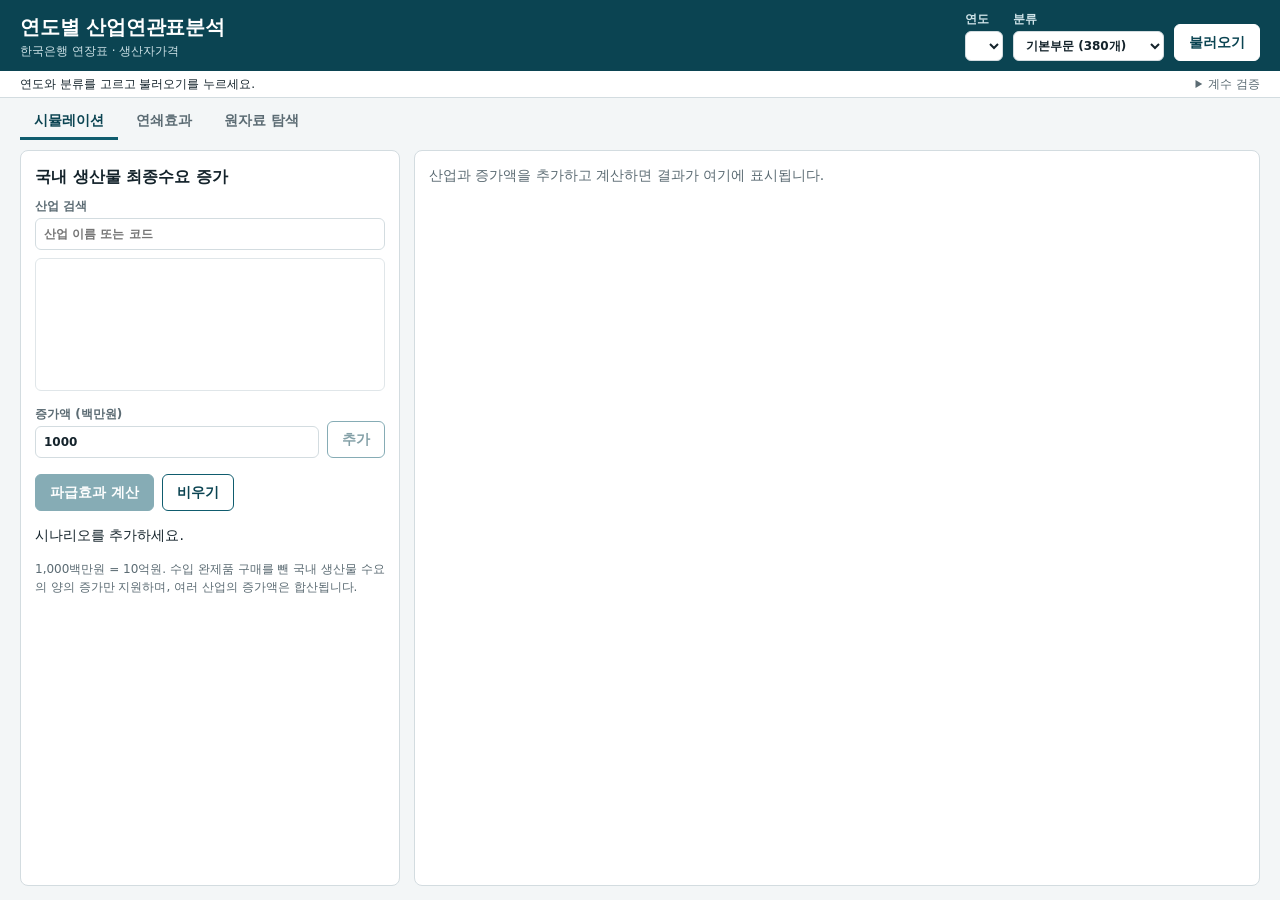
==== index (1).html @ 810c0ebf "Add files via upload" ====
<!DOCTYPE html>
<html lang="ko"><head><meta charset="utf-8"/><meta content="width=device-width,initial-scale=1" name="viewport"/><title>연도별 산업연관표분석</title><link href="./style.css" rel="stylesheet"/><script defer src="./app.js"></script></head>
<body>
<header class="top">
 <div class="brand"><h1>연도별 산업연관표분석</h1><p id="hdr-sub">한국은행 연장표 · 생산자가격</p></div>
 <div class="controls">
  <label>연도<select id="year"></select></label>
  <label>분류<select id="level"><option value="basic">기본부문 (380개)</option><option value="small">통합소분류 (165개)</option><option value="mid">통합중분류 (83개)</option><option value="large">통합대분류 (33개)</option></select></label>
  <button id="load-btn" type="button">불러오기</button>
 </div>
</header>
<div class="statusbar"><p id="status" role="status">연도와 분류를 고르고 불러오기를 누르세요.</p><details><summary>계수 검증</summary><pre id="validation">아직 자료를 불러오지 않았습니다.</pre></details></div>
<nav aria-label="주요 메뉴" class="tabs"><button class="tab-btn on" data-tab="simulation" type="button">시뮬레이션</button><button class="tab-btn" data-tab="linkage" type="button">연쇄효과</button><button class="tab-btn" data-tab="explorer" type="button">원자료 탐색</button></nav>
<main>
<section class="tab on" id="simulation">
 <div class="panel">
  <h2>국내 생산물 최종수요 증가</h2>
  <label>산업 검색<input disabled id="sector-search" placeholder="산업 이름 또는 코드"/></label>
  <form id="scenario">
   <select aria-label="산업 선택" disabled id="sector" required size="7"></select>
   <div class="row"><label>증가액 (백만원)<input disabled id="amount" min="0.01" required step="any" type="number" value="1000"/></label><button disabled id="add">추가</button></div>
  </form>
  <ul id="basket"></ul>
  <div class="row"><button class="primary" disabled id="run">파급효과 계산</button><button id="clear" type="button">비우기</button></div>
  <p id="sim-status" role="status">시나리오를 추가하세요.</p>
  <p class="note">1,000백만원 = 10억원. 수입 완제품 구매를 뺀 국내 생산물 수요의 양의 증가만 지원하며, 여러 산업의 증가액은 합산됩니다.</p>
 </div>
 <div class="panel">
  <div hidden id="results">
   <div class="cards" id="cards"></div>
   <div class="bar-head"><h3>생산유발액 상위 15개 산업 (백만원)</h3><button id="download" type="button">CSV 다운로드</button></div>
   <div id="bars"></div>
   <details class="full"><summary>전체 결과표</summary><div class="scroll"><table><caption id="result-caption">산업별 유발액 — 백만원</caption><thead><tr><th>코드</th><th>산업</th><th>생산</th><th>수입</th><th>부가가치</th></tr></thead><tbody id="result-rows"></tbody></table></div></details>
  </div>
  <p class="empty">산업과 증가액을 추가하고 계산하면 결과가 여기에 표시됩니다.</p>
 </div>
</section>
<section class="tab" id="linkage">
 <div class="toolbar"><label>정렬 기준<select disabled id="link-sort"><option value="backward">영향력계수(후방) 내림차순</option><option value="forward">감응도계수(전방) 내림차순</option></select></label><label>산업 검색<input disabled id="link-search" placeholder="산업 이름 또는 코드"/></label><p id="link-summary">자료를 불러온 후 표시됩니다.</p></div>
 <div class="scroll"><table><caption id="link-caption">산업 연쇄효과 — 무단위 지수, 전 산업 평균 = 1</caption><thead><tr><th>코드</th><th>산업</th><th>영향력계수</th><th>감응도계수</th><th>유형</th></tr></thead><tbody id="link-rows"></tbody></table></div>
 <p class="note">영향력계수 = 산업의 생산유발계수 열합 ÷ 전 산업 열합 평균(후방연쇄). 감응도계수 = 행합 ÷ 전 산업 행합 평균(전방연쇄). 1보다 크면 평균 이상입니다.</p>
</section>
<section class="tab" id="explorer">
 <div class="toolbar"><label>시트<select disabled id="sheet"></select></label><label>행 이름 검색<input disabled id="row-search" placeholder="예: 자동차, 부가가치"/></label><label>행 선택<select disabled id="row"></select></label><label>열 검색<input disabled id="col-search" placeholder="열 이름 또는 코드"/></label><p id="unit"></p></div>
 <div class="scroll"><table><caption id="explore-caption">자료를 불러온 후 표시됩니다.</caption><thead><tr><th>열 코드</th><th>열 이름</th><th>원자료 값</th></tr></thead><tbody id="cells"></tbody></table></div>
 <p class="note">금액표의 일반 데이터 단위는 백만원입니다. 구성비(%)·유발계수·영향력계수 등 요약 행은 행 명칭을 우선 확인하세요.</p>
</section>
</main>
</body></html>
---- style.css ----
:root{--ink:#14232b;--muted:#5b6b73;--paper:#f3f6f7;--line:#d3dce0;--teal:#0f5c6e;--teal-d:#0b4452}
*{box-sizing:border-box}
html,body{height:100%}
body{margin:0;display:flex;flex-direction:column;overflow:hidden;background:var(--paper);color:var(--ink);font:14px/1.5 "Pretendard","Noto Sans KR","Malgun Gothic",system-ui,sans-serif}
:focus-visible{outline:2px solid #e0a43a;outline-offset:2px}
.top{display:flex;justify-content:space-between;align-items:center;gap:12px 24px;flex-wrap:wrap;padding:10px 20px;background:var(--teal-d);color:#fff}
.brand h1{margin:0;font-size:20px;font-weight:700;letter-spacing:-.01em}
.brand p{margin:0;font-size:12px;color:#cfe3e8}
.controls{display:flex;align-items:flex-end;gap:10px;flex-wrap:wrap}
.controls label{color:#cfe3e8}
.controls button{background:#fff;color:var(--teal-d);border-color:#fff}
label{display:flex;flex-direction:column;gap:3px;font-size:12px;font-weight:600;color:var(--muted)}
select,input{font:inherit;padding:6px 8px;border:1px solid var(--line);border-radius:6px;background:#fff;color:var(--ink);min-width:0}
button{font:inherit;padding:7px 14px;border:1px solid var(--teal);border-radius:6px;background:#fff;color:var(--teal-d);font-weight:600;cursor:pointer}
button.primary{background:var(--teal);color:#fff}
button:disabled{opacity:.5;cursor:default}
.statusbar{display:flex;align-items:baseline;gap:16px;padding:4px 20px;background:#fff;border-bottom:1px solid var(--line);font-size:12px;position:relative}
.statusbar p{margin:0;flex:1}
.statusbar summary{cursor:pointer;color:var(--muted)}
.statusbar pre{position:absolute;right:20px;top:100%;z-index:5;margin:2px 0 0;padding:8px;max-width:80vw;overflow:auto;background:#fff;border:1px solid var(--line);border-radius:6px}
.tabs{display:flex;gap:4px;padding:6px 20px 0}
.tab-btn{border:0;border-bottom:3px solid transparent;border-radius:0;background:none;color:var(--muted);padding:6px 14px}
.tab-btn.on{color:var(--teal-d);border-bottom-color:var(--teal)}
main{flex:1;min-height:0;padding:10px 20px 14px}
.tab{display:none;height:100%;min-height:0}
.tab.on{display:flex;flex-direction:column;gap:8px}
#simulation.on{display:grid;grid-template-columns:minmax(300px,380px) 1fr;gap:14px}
.panel{min-height:0;overflow:auto;padding:14px;background:#fff;border:1px solid var(--line);border-radius:8px}
.panel h2{margin:0 0 8px;font-size:16px}
.panel h3{margin:0;font-size:14px}
.panel form{display:grid;gap:8px;margin-top:8px}
#sector{width:100%}
.row{display:flex;gap:8px;align-items:flex-end;margin-top:6px}
.row label{flex:1}
#basket{list-style:none;margin:8px 0;padding:0;max-height:110px;overflow:auto;font-size:13px}
#basket li{padding:2px 0}
#basket button{padding:1px 8px;margin-left:6px;font-size:12px}
.note{margin:4px 0 0;font-size:12px;color:var(--muted)}
.cards{display:grid;grid-template-columns:repeat(4,1fr);gap:8px;margin-bottom:12px}
.card{padding:8px 10px;border:1px solid var(--line);border-radius:6px;font-size:12px;color:var(--muted)}
.card strong{display:block;font-size:20px;color:var(--ink)}
.bar-head{display:flex;justify-content:space-between;align-items:center;gap:8px}
.bar{margin:6px 0;font-size:12px}
.track{height:8px;margin-top:2px;background:#e4ecef;border-radius:4px}
.fill{height:100%;background:var(--teal);border-radius:4px}
.empty{display:none;margin:0;color:var(--muted)}
#results[hidden]+.empty{display:block}
.full{margin-top:10px}
.full summary{cursor:pointer;font-weight:600}
.toolbar{display:flex;align-items:flex-end;gap:10px;flex-wrap:wrap}
.toolbar p{margin:0;font-size:12px;color:var(--muted)}
.scroll{overflow:auto;min-height:0;background:#fff;border:1px solid var(--line);border-radius:8px}
.tab .scroll{flex:1}
.full .scroll{max-height:260px}
table{width:100%;border-collapse:collapse;font-size:13px}
caption{padding:6px 10px;text-align:left;font-weight:600}
th,td{padding:5px 10px;text-align:left;border-bottom:1px solid var(--line)}
th{position:sticky;top:0;background:#e9f0f2}
@media(max-width:820px){
 html,body{height:auto}
 body{overflow:auto}
 .tab{height:auto}
 #simulation.on{grid-template-columns:1fr}
 .cards{grid-template-columns:repeat(2,1fr)}
 .tab .scroll{max-height:60vh}
}
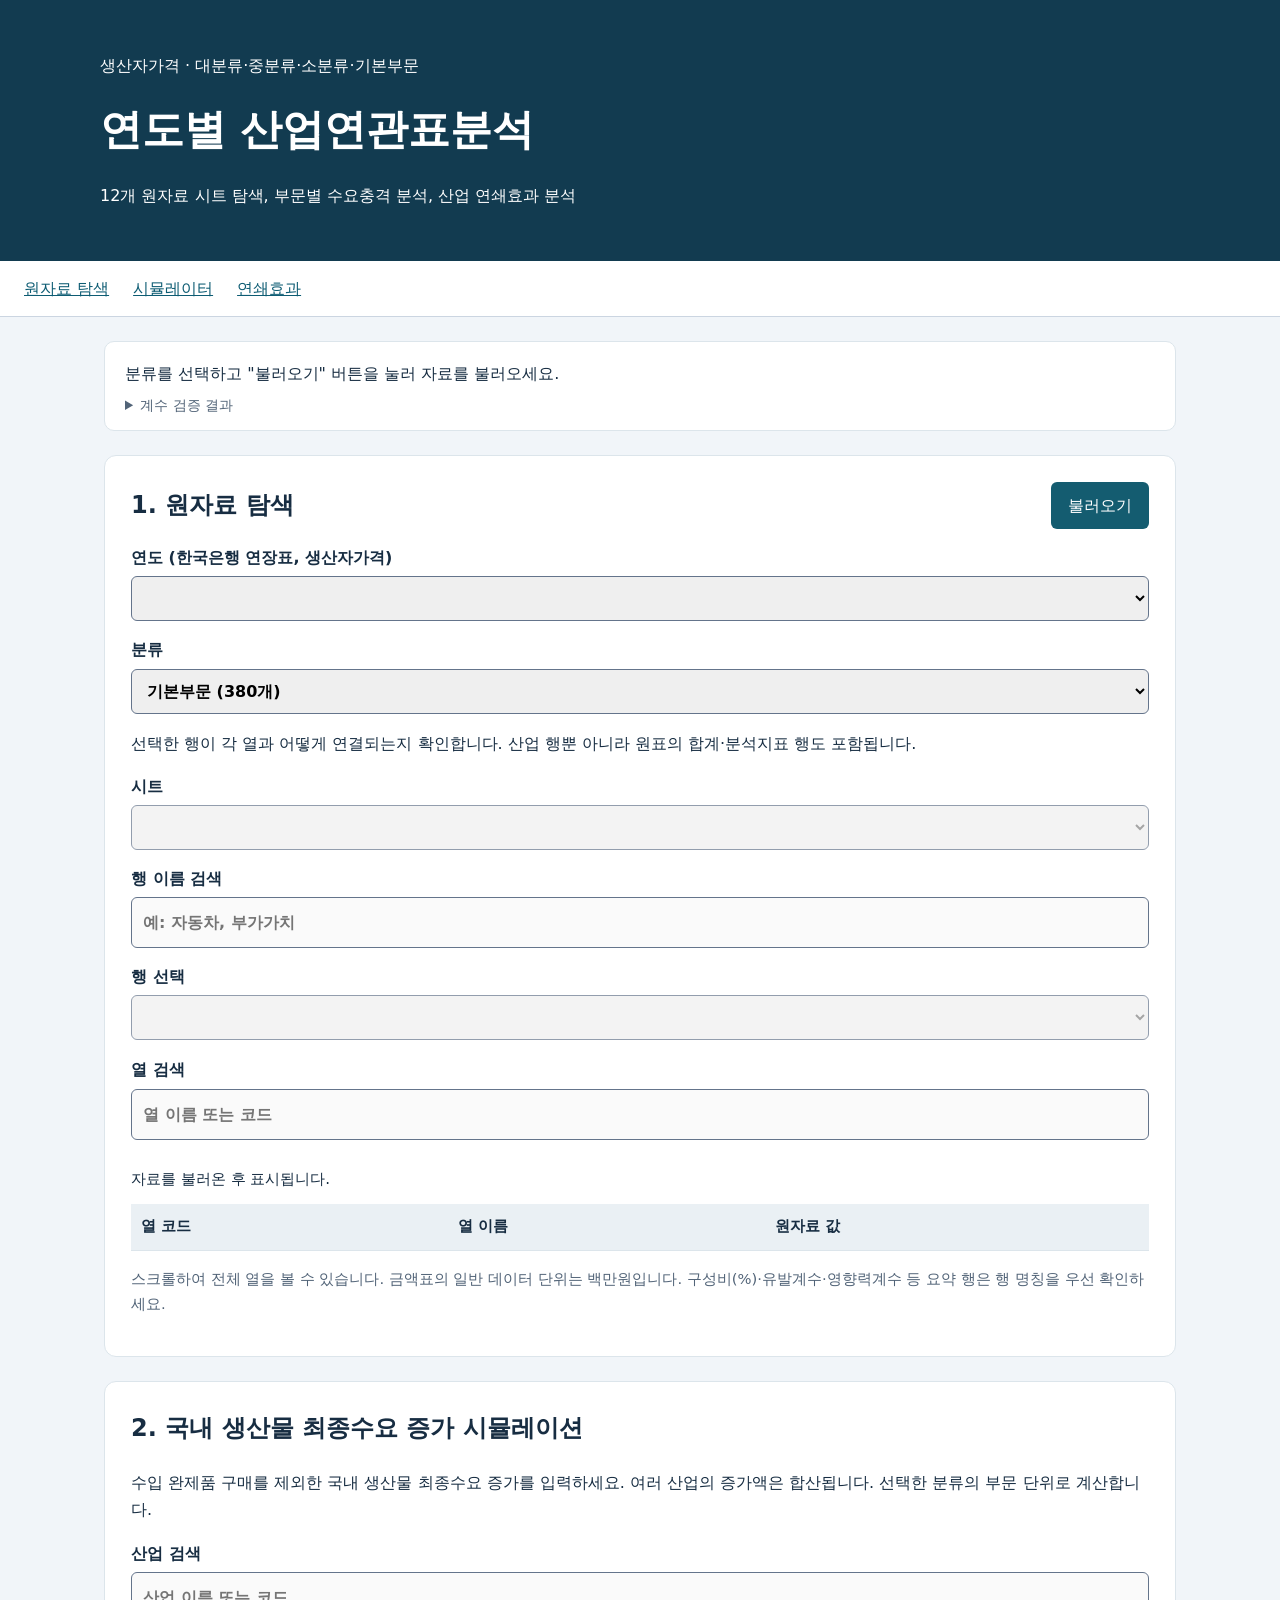
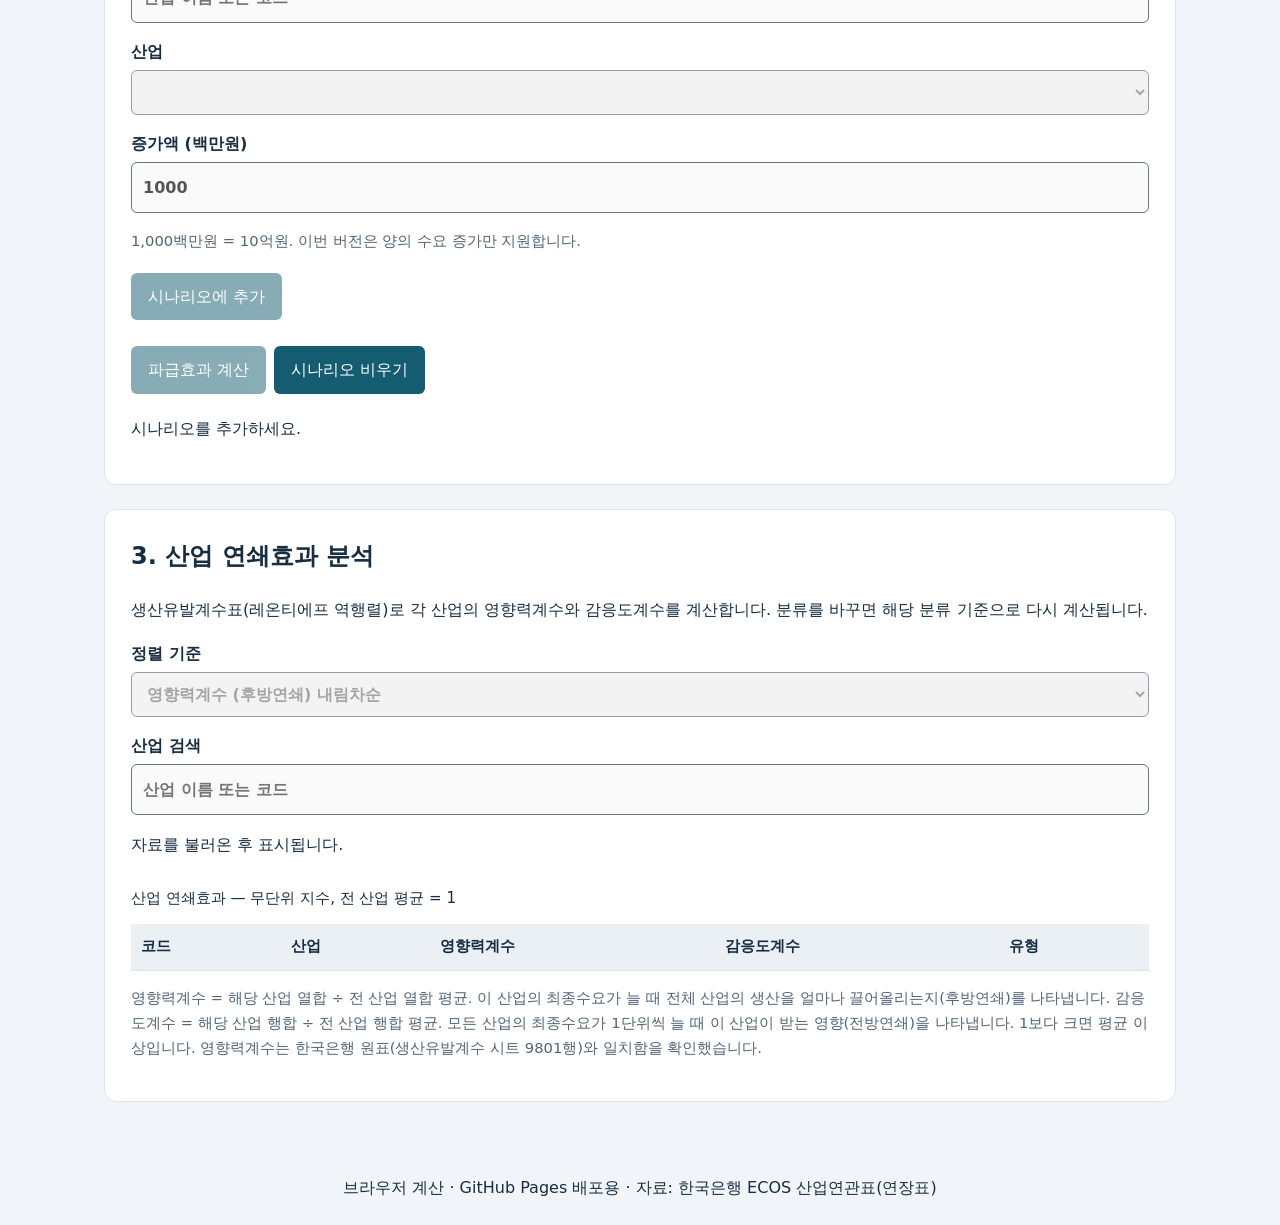
==== commit 710eaecc: "Add files via upload" ====
--- a/index (1).html
+++ b/index (1).html
@@ -1,49 +1,10 @@
 <!DOCTYPE html>
-<html lang="ko"><head><meta charset="utf-8"/><meta content="width=device-width,initial-scale=1" name="viewport"/><title>연도별 산업연관표분석</title><link href="./style.css" rel="stylesheet"/><script defer src="./app.js"></script></head>
-<body>
-<header class="top">
- <div class="brand"><h1>연도별 산업연관표분석</h1><p id="hdr-sub">한국은행 연장표 · 생산자가격</p></div>
- <div class="controls">
-  <label>연도<select id="year"></select></label>
-  <label>분류<select id="level"><option value="basic">기본부문 (380개)</option><option value="small">통합소분류 (165개)</option><option value="mid">통합중분류 (83개)</option><option value="large">통합대분류 (33개)</option></select></label>
-  <button id="load-btn" type="button">불러오기</button>
- </div>
-</header>
-<div class="statusbar"><p id="status" role="status">연도와 분류를 고르고 불러오기를 누르세요.</p><details><summary>계수 검증</summary><pre id="validation">아직 자료를 불러오지 않았습니다.</pre></details></div>
-<nav aria-label="주요 메뉴" class="tabs"><button class="tab-btn on" data-tab="simulation" type="button">시뮬레이션</button><button class="tab-btn" data-tab="linkage" type="button">연쇄효과</button><button class="tab-btn" data-tab="explorer" type="button">원자료 탐색</button></nav>
-<main>
-<section class="tab on" id="simulation">
- <div class="panel">
-  <h2>국내 생산물 최종수요 증가</h2>
-  <label>산업 검색<input disabled id="sector-search" placeholder="산업 이름 또는 코드"/></label>
-  <form id="scenario">
-   <select aria-label="산업 선택" disabled id="sector" required size="7"></select>
-   <div class="row"><label>증가액 (백만원)<input disabled id="amount" min="0.01" required step="any" type="number" value="1000"/></label><button disabled id="add">추가</button></div>
-  </form>
-  <ul id="basket"></ul>
-  <div class="row"><button class="primary" disabled id="run">파급효과 계산</button><button id="clear" type="button">비우기</button></div>
-  <p id="sim-status" role="status">시나리오를 추가하세요.</p>
-  <p class="note">1,000백만원 = 10억원. 수입 완제품 구매를 뺀 국내 생산물 수요의 양의 증가만 지원하며, 여러 산업의 증가액은 합산됩니다.</p>
- </div>
- <div class="panel">
-  <div hidden id="results">
-   <div class="cards" id="cards"></div>
-   <div class="bar-head"><h3>생산유발액 상위 15개 산업 (백만원)</h3><button id="download" type="button">CSV 다운로드</button></div>
-   <div id="bars"></div>
-   <details class="full"><summary>전체 결과표</summary><div class="scroll"><table><caption id="result-caption">산업별 유발액 — 백만원</caption><thead><tr><th>코드</th><th>산업</th><th>생산</th><th>수입</th><th>부가가치</th></tr></thead><tbody id="result-rows"></tbody></table></div></details>
-  </div>
-  <p class="empty">산업과 증가액을 추가하고 계산하면 결과가 여기에 표시됩니다.</p>
- </div>
-</section>
-<section class="tab" id="linkage">
- <div class="toolbar"><label>정렬 기준<select disabled id="link-sort"><option value="backward">영향력계수(후방) 내림차순</option><option value="forward">감응도계수(전방) 내림차순</option></select></label><label>산업 검색<input disabled id="link-search" placeholder="산업 이름 또는 코드"/></label><p id="link-summary">자료를 불러온 후 표시됩니다.</p></div>
- <div class="scroll"><table><caption id="link-caption">산업 연쇄효과 — 무단위 지수, 전 산업 평균 = 1</caption><thead><tr><th>코드</th><th>산업</th><th>영향력계수</th><th>감응도계수</th><th>유형</th></tr></thead><tbody id="link-rows"></tbody></table></div>
- <p class="note">영향력계수 = 산업의 생산유발계수 열합 ÷ 전 산업 열합 평균(후방연쇄). 감응도계수 = 행합 ÷ 전 산업 행합 평균(전방연쇄). 1보다 크면 평균 이상입니다.</p>
-</section>
-<section class="tab" id="explorer">
- <div class="toolbar"><label>시트<select disabled id="sheet"></select></label><label>행 이름 검색<input disabled id="row-search" placeholder="예: 자동차, 부가가치"/></label><label>행 선택<select disabled id="row"></select></label><label>열 검색<input disabled id="col-search" placeholder="열 이름 또는 코드"/></label><p id="unit"></p></div>
- <div class="scroll"><table><caption id="explore-caption">자료를 불러온 후 표시됩니다.</caption><thead><tr><th>열 코드</th><th>열 이름</th><th>원자료 값</th></tr></thead><tbody id="cells"></tbody></table></div>
- <p class="note">금액표의 일반 데이터 단위는 백만원입니다. 구성비(%)·유발계수·영향력계수 등 요약 행은 행 명칭을 우선 확인하세요.</p>
-</section>
-</main>
-</body></html>
+
+<html lang="ko"><head><meta charset="utf-8"/><meta content="width=device-width,initial-scale=1" name="viewport"/><title>연도별 산업연관표분석</title><link href="./style.css" rel="stylesheet"/><script defer="" src="./app.js"></script></head>
+<body><header><p id="hdr-sub">생산자가격 · 대분류·중분류·소분류·기본부문</p><h1>연도별 산업연관표분석</h1><p id="hdr-desc">12개 원자료 시트 탐색, 부문별 수요충격 분석, 산업 연쇄효과 분석</p></header>
+<nav aria-label="주요 메뉴"><a href="#explorer">원자료 탐색</a><a href="#simulation">시뮬레이터</a><a href="#linkage">연쇄효과</a></nav><main>
+<aside aria-label="분석 준비 상태" class="loading-status"><p id="status" role="status">분류를 선택하고 "불러오기" 버튼을 눌러 자료를 불러오세요.</p><details><summary>계수 검증 결과</summary><pre id="validation">아직 자료를 불러오지 않았습니다.</pre></details></aside>
+<section id="explorer"><div class="section-heading"><h2>1. 원자료 탐색</h2><button id="load-btn" type="button">불러오기</button></div><label>연도 (한국은행 연장표, 생산자가격)<select id="year"></select></label><label>분류<select id="level"><option value="basic">기본부문 (380개)</option><option value="small">통합소분류 (165개)</option><option value="mid">통합중분류 (83개)</option><option value="large">통합대분류 (33개)</option></select></label><p>선택한 행이 각 열과 어떻게 연결되는지 확인합니다. 산업 행뿐 아니라 원표의 합계·분석지표 행도 포함됩니다.</p><label>시트<select disabled="" id="sheet"></select></label><label>행 이름 검색<input disabled="" id="row-search" placeholder="예: 자동차, 부가가치"/></label><label>행 선택<select disabled="" id="row"></select></label><p id="unit"></p><label>열 검색<input disabled="" id="col-search" placeholder="열 이름 또는 코드"/></label><div class="scroll"><table><caption id="explore-caption">자료를 불러온 후 표시됩니다.</caption><thead><tr><th>열 코드</th><th>열 이름</th><th>원자료 값</th></tr></thead><tbody id="cells"></tbody></table></div><p class="note">스크롤하여 전체 열을 볼 수 있습니다. 금액표의 일반 데이터 단위는 백만원입니다. 구성비(%)·유발계수·영향력계수 등 요약 행은 행 명칭을 우선 확인하세요.</p></section>
+<section id="simulation"><h2>2. 국내 생산물 최종수요 증가 시뮬레이션</h2><p>수입 완제품 구매를 제외한 국내 생산물 최종수요 증가를 입력하세요. 여러 산업의 증가액은 합산됩니다. 선택한 분류의 부문 단위로 계산합니다.</p><label>산업 검색<input disabled="" id="sector-search" placeholder="산업 이름 또는 코드"/></label><form id="scenario"><label>산업<select disabled="" id="sector" required=""></select></label><label>증가액 (백만원)<input disabled="" id="amount" min="0.01" required="" step="any" type="number" value="1000"/></label><p class="note">1,000백만원 = 10억원. 이번 버전은 양의 수요 증가만 지원합니다.</p><button disabled="" id="add">시나리오에 추가</button></form><ul id="basket"></ul><button disabled="" id="run">파급효과 계산</button><button id="clear">시나리오 비우기</button><p id="sim-status" role="status">시나리오를 추가하세요.</p><div hidden="" id="results"><div class="cards" id="cards"></div><h3>생산유발액 상위 15개 산업</h3><div id="bars"></div><button id="download">CSV 다운로드</button><div class="scroll"><table><caption id="result-caption">산업별 유발액 — 백만원, 생산유발액 내림차순</caption><thead><tr><th>코드</th><th>산업</th><th>생산</th><th>수입</th><th>부가가치</th></tr></thead><tbody id="result-rows"></tbody></table></div></div></section>
+<section id="linkage"><h2>3. 산업 연쇄효과 분석</h2><p>생산유발계수표(레온티에프 역행렬)로 각 산업의 영향력계수와 감응도계수를 계산합니다. 분류를 바꾸면 해당 분류 기준으로 다시 계산됩니다.</p><label>정렬 기준<select disabled="" id="link-sort"><option value="backward">영향력계수 (후방연쇄) 내림차순</option><option value="forward">감응도계수 (전방연쇄) 내림차순</option></select></label><label>산업 검색<input disabled="" id="link-search" placeholder="산업 이름 또는 코드"/></label><p id="link-summary">자료를 불러온 후 표시됩니다.</p><div class="scroll"><table><caption id="link-caption">산업 연쇄효과 — 무단위 지수, 전 산업 평균 = 1</caption><thead><tr><th>코드</th><th>산업</th><th>영향력계수</th><th>감응도계수</th><th>유형</th></tr></thead><tbody id="link-rows"></tbody></table></div><p class="note">영향력계수 = 해당 산업 열합 ÷ 전 산업 열합 평균. 이 산업의 최종수요가 늘 때 전체 산업의 생산을 얼마나 끌어올리는지(후방연쇄)를 나타냅니다. 감응도계수 = 해당 산업 행합 ÷ 전 산업 행합 평균. 모든 산업의 최종수요가 1단위씩 늘 때 이 산업이 받는 영향(전방연쇄)을 나타냅니다. 1보다 크면 평균 이상입니다. 영향력계수는 한국은행 원표(생산유발계수 시트 9801행)와 일치함을 확인했습니다.</p></section>
+</main><footer>브라우저 계산 · GitHub Pages 배포용 · 자료: 한국은행 ECOS 산업연관표(연장표)</footer></body></html>
--- a/style.css
+++ b/style.css
@@ -1,66 +1,4 @@
-:root{--ink:#14232b;--muted:#5b6b73;--paper:#f3f6f7;--line:#d3dce0;--teal:#0f5c6e;--teal-d:#0b4452}
-*{box-sizing:border-box}
-html,body{height:100%}
-body{margin:0;display:flex;flex-direction:column;overflow:hidden;background:var(--paper);color:var(--ink);font:14px/1.5 "Pretendard","Noto Sans KR","Malgun Gothic",system-ui,sans-serif}
-:focus-visible{outline:2px solid #e0a43a;outline-offset:2px}
-.top{display:flex;justify-content:space-between;align-items:center;gap:12px 24px;flex-wrap:wrap;padding:10px 20px;background:var(--teal-d);color:#fff}
-.brand h1{margin:0;font-size:20px;font-weight:700;letter-spacing:-.01em}
-.brand p{margin:0;font-size:12px;color:#cfe3e8}
-.controls{display:flex;align-items:flex-end;gap:10px;flex-wrap:wrap}
-.controls label{color:#cfe3e8}
-.controls button{background:#fff;color:var(--teal-d);border-color:#fff}
-label{display:flex;flex-direction:column;gap:3px;font-size:12px;font-weight:600;color:var(--muted)}
-select,input{font:inherit;padding:6px 8px;border:1px solid var(--line);border-radius:6px;background:#fff;color:var(--ink);min-width:0}
-button{font:inherit;padding:7px 14px;border:1px solid var(--teal);border-radius:6px;background:#fff;color:var(--teal-d);font-weight:600;cursor:pointer}
-button.primary{background:var(--teal);color:#fff}
-button:disabled{opacity:.5;cursor:default}
-.statusbar{display:flex;align-items:baseline;gap:16px;padding:4px 20px;background:#fff;border-bottom:1px solid var(--line);font-size:12px;position:relative}
-.statusbar p{margin:0;flex:1}
-.statusbar summary{cursor:pointer;color:var(--muted)}
-.statusbar pre{position:absolute;right:20px;top:100%;z-index:5;margin:2px 0 0;padding:8px;max-width:80vw;overflow:auto;background:#fff;border:1px solid var(--line);border-radius:6px}
-.tabs{display:flex;gap:4px;padding:6px 20px 0}
-.tab-btn{border:0;border-bottom:3px solid transparent;border-radius:0;background:none;color:var(--muted);padding:6px 14px}
-.tab-btn.on{color:var(--teal-d);border-bottom-color:var(--teal)}
-main{flex:1;min-height:0;padding:10px 20px 14px}
-.tab{display:none;height:100%;min-height:0}
-.tab.on{display:flex;flex-direction:column;gap:8px}
-#simulation.on{display:grid;grid-template-columns:minmax(300px,380px) 1fr;gap:14px}
-.panel{min-height:0;overflow:auto;padding:14px;background:#fff;border:1px solid var(--line);border-radius:8px}
-.panel h2{margin:0 0 8px;font-size:16px}
-.panel h3{margin:0;font-size:14px}
-.panel form{display:grid;gap:8px;margin-top:8px}
-#sector{width:100%}
-.row{display:flex;gap:8px;align-items:flex-end;margin-top:6px}
-.row label{flex:1}
-#basket{list-style:none;margin:8px 0;padding:0;max-height:110px;overflow:auto;font-size:13px}
-#basket li{padding:2px 0}
-#basket button{padding:1px 8px;margin-left:6px;font-size:12px}
-.note{margin:4px 0 0;font-size:12px;color:var(--muted)}
-.cards{display:grid;grid-template-columns:repeat(4,1fr);gap:8px;margin-bottom:12px}
-.card{padding:8px 10px;border:1px solid var(--line);border-radius:6px;font-size:12px;color:var(--muted)}
-.card strong{display:block;font-size:20px;color:var(--ink)}
-.bar-head{display:flex;justify-content:space-between;align-items:center;gap:8px}
-.bar{margin:6px 0;font-size:12px}
-.track{height:8px;margin-top:2px;background:#e4ecef;border-radius:4px}
-.fill{height:100%;background:var(--teal);border-radius:4px}
-.empty{display:none;margin:0;color:var(--muted)}
-#results[hidden]+.empty{display:block}
-.full{margin-top:10px}
-.full summary{cursor:pointer;font-weight:600}
-.toolbar{display:flex;align-items:flex-end;gap:10px;flex-wrap:wrap}
-.toolbar p{margin:0;font-size:12px;color:var(--muted)}
-.scroll{overflow:auto;min-height:0;background:#fff;border:1px solid var(--line);border-radius:8px}
-.tab .scroll{flex:1}
-.full .scroll{max-height:260px}
-table{width:100%;border-collapse:collapse;font-size:13px}
-caption{padding:6px 10px;text-align:left;font-weight:600}
-th,td{padding:5px 10px;text-align:left;border-bottom:1px solid var(--line)}
-th{position:sticky;top:0;background:#e9f0f2}
-@media(max-width:820px){
- html,body{height:auto}
- body{overflow:auto}
- .tab{height:auto}
- #simulation.on{grid-template-columns:1fr}
- .cards{grid-template-columns:repeat(2,1fr)}
- .tab .scroll{max-height:60vh}
-}
+*{box-sizing:border-box}html{scroll-behavior:smooth}body{margin:0;font-family:system-ui,sans-serif;background:#f1f5f9;color:#172d42;line-height:1.7}header{background:#123b50;color:white;padding:36px max(24px,calc((100vw - 1080px)/2))}header h1{font-size:clamp(1.7rem,4vw,2.6rem);margin:6px 0}nav{display:flex;gap:24px;flex-wrap:wrap;padding:14px 24px;background:#fff;border-bottom:1px solid #cbd5e1}a{color:#0d5c73}main{max-width:1120px;margin:auto;padding:24px}section{background:white;border:1px solid #dce5eb;border-radius:12px;margin-bottom:24px;padding:26px;scroll-margin-top:20px}h2{margin-top:0}label{display:block;margin:15px 0;font-weight:600}input,select{display:block;width:100%;padding:11px;border:1px solid #64748b;border-radius:6px;font:inherit;margin-top:5px}button{font:inherit;cursor:pointer;padding:10px 17px;background:#145c70;color:white;border:0;border-radius:6px;margin:5px 8px 5px 0}button:disabled{opacity:.5;cursor:wait}:focus-visible{outline:3px solid #b65c00;outline-offset:3px}.note{color:#526478;font-size:.92rem}#status{background:#eaf5f5;padding:14px;border-radius:8px}.scroll{overflow:auto;max-height:460px}table{width:100%;border-collapse:collapse;font-size:.94rem}th,td{padding:10px;border-bottom:1px solid #dce5eb;text-align:left}thead{position:sticky;top:0;background:#eaf0f4}td:last-child{font-variant-numeric:tabular-nums}caption{text-align:left;padding:12px 0}.cards{display:grid;grid-template-columns:repeat(auto-fit,minmax(180px,1fr));gap:12px}.card{padding:16px;background:#edf6f7;border-radius:8px}.card strong{display:block;font-size:1.5rem}.bar{margin:12px 0}.track{background:#edf2f7;border-radius:4px;height:12px}.fill{height:12px;background:#168179;border-radius:4px}pre{white-space:pre-wrap;overflow-wrap:anywhere;background:#f1f5f9;padding:15px}footer{text-align:center;padding:24px}#basket button{font-size:.85rem} @media(max-width:600px){main{padding:12px}section{padding:18px}nav{gap:14px}}
+.loading-status{background:#fff;border:1px solid #dce5eb;border-radius:10px;padding:12px 20px;margin-bottom:24px}.loading-status #status{margin:0;background:transparent;padding:6px 0}.loading-status details{font-size:.9rem;color:#526478}
+
+.section-heading{display:flex;align-items:center;justify-content:space-between;gap:16px;flex-wrap:wrap;margin-bottom:14px}.section-heading h2{margin:0}.section-heading button{margin:0;white-space:nowrap}
